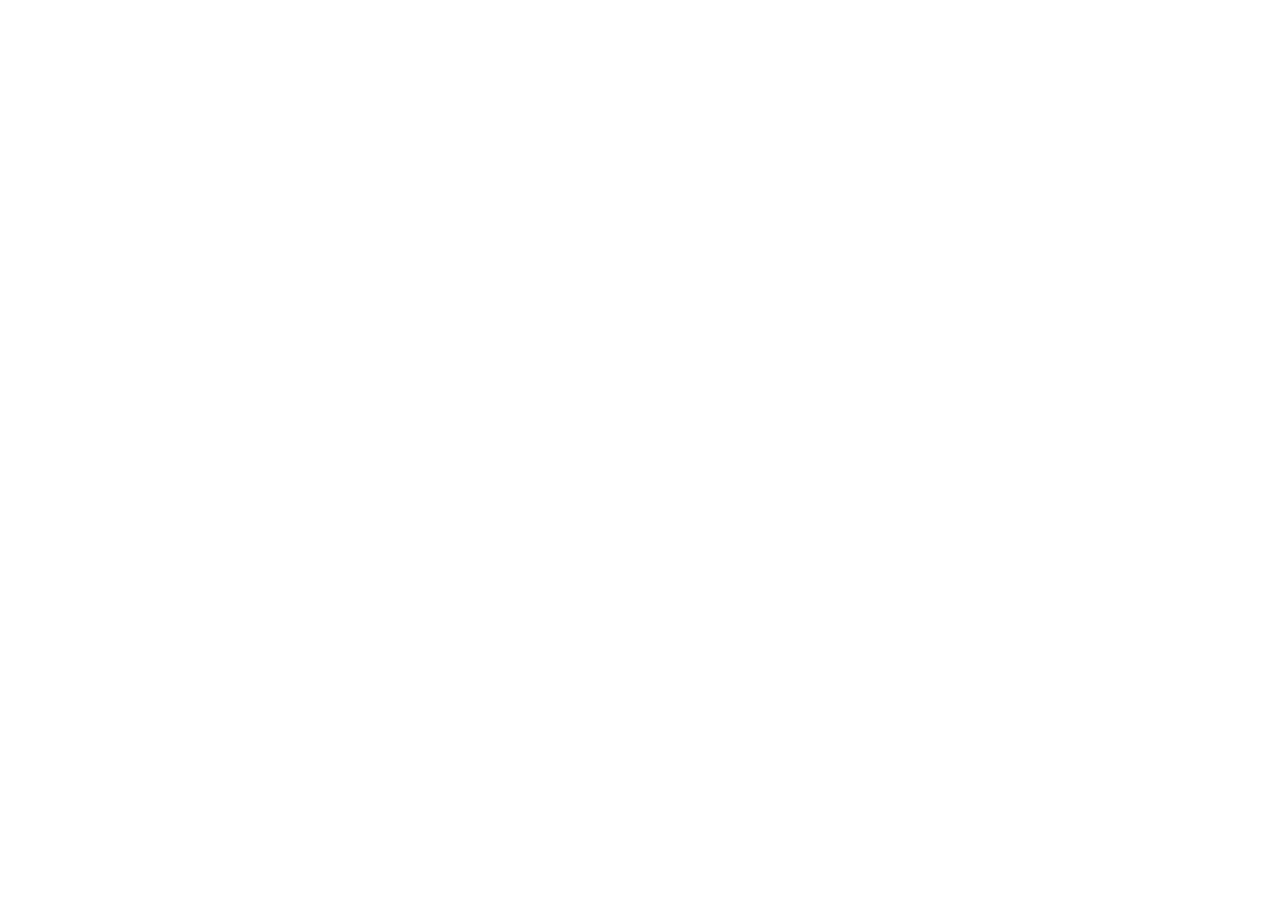
==== index.html @ 13458ec1 "Group assignment. Personal 'Hiking App' Model v1" ====
<!doctype html>
<html lang="en">
    <head>
        <meta charset="UTF-8" />
        <meta name="viewport" content="width=device-width, initial-scale=1.0" />
        <title>Document</title>
    </head>
    <body>
        <div id="app"></div>
        <script src="model/model.js"></script>
    </body>
</html>
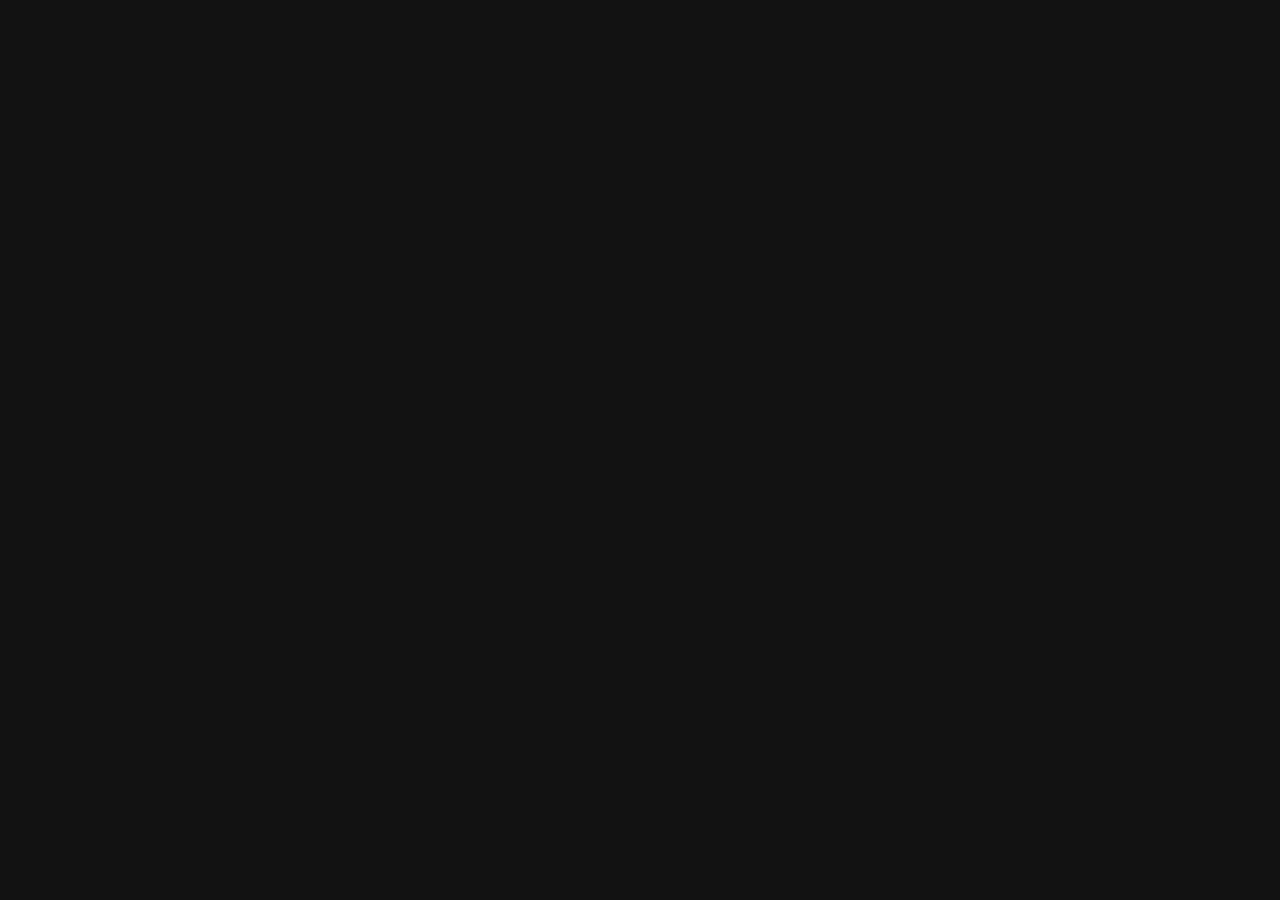
==== commit 126a0c28: "oppdatert" ====
--- a/index.html
+++ b/index.html
@@ -1,12 +1,46 @@
 <!doctype html>
-<html lang="en">
-    <head>
-        <meta charset="UTF-8" />
-        <meta name="viewport" content="width=device-width, initial-scale=1.0" />
-        <title>Document</title>
-    </head>
-    <body>
-        <div id="app"></div>
-        <script src="model/model.js"></script>
-    </body>
+<html lang="nb">
+  <head>
+    <meta charset="UTF-8" />
+    <meta name="viewport" content="width=device-width, initial-scale=1.0" />
+    <title>Min friluft</title>
+    <link rel="stylesheet" href="css/style.css" />
+  </head>
+  <body>
+    <main id="app"></main>
+
+    <script src="js/model.js"></script>
+    <script src="js/common.js"></script>
+    <script src="js/tripsPageView.js"></script>
+    <script src="js/tripsPageController.js"></script>
+
+    <script src="js/notesPageView.js"></script>
+    <script src="js/notesPageController.js"></script>
+
+    <script src="js/searchPageView.js"></script>
+    <script src="js/searchPageController.js"></script>
+    <script src="js/settingsPageView.js"></script>
+    <script src="js/settingsPageController.js"></script>
+
+    <script>
+      // BRUKERHANDLING → CONTROLLER → MODELLENDRING → updateView() → NY HTML
+      function updateView() {
+        if (model.app.currentPage === "tripsPage") {
+          updateViewTripsPage();
+        } else if (model.app.currentPage === "editTripsPage") {
+          updateViewEditTripsPage();
+        } else if (model.app.currentPage === "notesPage") {
+          updateViewNotesPage();
+        } else if (model.app.currentPage === "editNotesPage") {
+          updateViewEditNotesPage();
+        } else if (model.app.currentPage === "searchPage") {
+          updateViewSearchPage();
+        } else if (model.app.currentPage === "settingsPage") {
+          updateViewSettingsPage();
+        }
+      }
+
+      updateView();
+    </script>
+  </body>
 </html>
--- a/css/style.css
+++ b/css/style.css
@@ -0,0 +1,1771 @@
+/* ==========================================================================
+   Min friluft – stylesheet
+
+   Struktur:
+   1. Tokens
+   2. Reset og grunnleggende body
+   3. Skall (phone-frame, status-bar, topptekst, bunnnavigasjon)
+   4. Felles komponenter (kort, knapper, chips, mikrofon, dialoger)
+   5. Sidespesifikke regler (scope: .page-<skjerm>)
+   ========================================================================== */
+
+/* 1. Tokens ================================================================ */
+
+:root {
+  --bg: #f5f5f5;
+  --surface: #ffffff;
+  --fg: #1a1a1a;
+  --muted: #616161;
+  --border: #e0e0e0;
+  --accent: #2e7d32;
+  --accent-dark: #1b5e20;
+  --accent-soft: #e8f5e9;
+  --danger: #c62828;
+  --danger-dark: #b71c1c;
+  --danger-soft: #ffebee;
+  --font-display: "Inter", system-ui, -apple-system, sans-serif;
+  --font-body: "Inter", system-ui, -apple-system, sans-serif;
+  --font-mono: "JetBrains Mono", ui-monospace, monospace;
+  --radius: 12px;
+}
+
+/* 2. Reset og grunnleggende body ============================================ */
+
+*,
+*::before,
+*::after {
+  box-sizing: border-box;
+}
+
+body {
+  margin: 0;
+  background: #121212;
+  color: var(--fg);
+  font-family: var(--font-body);
+  font-size: 16px;
+  line-height: 1.5;
+  -webkit-font-smoothing: antialiased;
+  height: 100vh;
+  overflow: hidden;
+  display: flex;
+  justify-content: center;
+  padding: 16px;
+}
+
+:focus-visible {
+  outline: 2px solid var(--accent);
+  outline-offset: 2px;
+}
+
+/* 3. Skall ================================================================= */
+
+/* Telefonramme */
+.phone-frame {
+  width: 393px;
+  height: 852px;
+  background: var(--bg);
+  border-radius: 36px;
+  overflow: hidden;
+  position: relative;
+  display: flex;
+  flex-direction: column;
+  box-shadow:
+    0 0 0 4px #2a2a2a,
+    0 24px 80px rgba(0, 0, 0, 0.5);
+}
+
+/* Statuslinje */
+.status-bar {
+  height: 48px;
+  flex-shrink: 0;
+  background: var(--surface);
+  display: flex;
+  align-items: center;
+  justify-content: space-between;
+  padding: 0 24px;
+  font-size: 14px;
+  font-weight: 600;
+  border-bottom: 1px solid var(--border);
+}
+
+.status-bar .time {
+  font-family: var(--font-mono);
+}
+
+.status-icons {
+  display: flex;
+  gap: 6px;
+  align-items: center;
+}
+
+.status-icons svg {
+  width: 16px;
+  height: 16px;
+}
+
+/* Topptekst: standard er blokk-varianten (tittel + valgfri undertekst) */
+.app-header {
+  background: var(--surface);
+  padding: 16px 20px 12px;
+  flex-shrink: 0;
+  border-bottom: 1px solid var(--border);
+}
+
+.app-header h1 {
+  font-size: 22px;
+  font-weight: 700;
+  margin: 0 0 4px;
+}
+
+.app-header p {
+  color: var(--muted);
+  font-size: 13px;
+  margin: 0;
+}
+
+/* Topptekst med tilbakeknapp / handlinger i samme rad */
+.app-header--actions {
+  display: flex;
+  align-items: center;
+  gap: 8px;
+  padding: 12px 16px;
+}
+
+.app-header--actions h1 {
+  font-size: 18px;
+  font-weight: 600;
+  margin: 0;
+}
+
+.app-header--compact {
+  display: flex;
+  align-items: center;
+  gap: 12px;
+  padding: 12px 20px;
+}
+
+.app-header--compact h1 {
+  font-size: 18px;
+  font-weight: 600;
+  margin: 0;
+}
+
+.back-btn {
+  width: 44px;
+  height: 44px;
+  display: grid;
+  place-items: center;
+  cursor: pointer;
+  border-radius: 50%;
+  transition: background 0.15s;
+  flex-shrink: 0;
+  margin-left: -4px;
+  text-decoration: none;
+  color: inherit;
+}
+
+.back-btn:hover {
+  background: var(--bg);
+}
+
+.back-btn svg {
+  width: 20px;
+  height: 20px;
+}
+
+.header-actions {
+  display: flex;
+  gap: 8px;
+  margin-left: auto;
+}
+
+.icon-btn {
+  width: 44px;
+  height: 44px;
+  display: grid;
+  place-items: center;
+  cursor: pointer;
+  border-radius: 50%;
+  transition: background 0.15s;
+  background: none;
+  border: none;
+}
+
+.icon-btn:hover {
+  background: var(--bg);
+}
+
+.icon-btn svg {
+  width: 20px;
+  height: 20px;
+  color: var(--fg);
+}
+
+/* Rullbart innhold */
+.content {
+  flex: 1;
+  overflow-y: auto;
+  padding: 16px 20px 100px;
+}
+
+.section-title {
+  font-size: 13px;
+  font-weight: 600;
+  color: var(--muted);
+  text-transform: uppercase;
+  letter-spacing: 0.05em;
+  margin: 0 0 12px;
+}
+
+/* Bunnnavigasjon */
+.bottom-nav {
+  position: absolute;
+  bottom: 0;
+  left: 0;
+  right: 0;
+  height: 72px;
+  background: var(--surface);
+  border-top: 1px solid var(--border);
+  display: flex;
+  justify-content: space-around;
+  align-items: center;
+  padding-bottom: 8px;
+  flex-shrink: 0;
+}
+
+.nav-item {
+  display: flex;
+  flex-direction: column;
+  align-items: center;
+  gap: 4px;
+  color: var(--muted);
+  text-decoration: none;
+  font-size: 11px;
+  cursor: pointer;
+}
+
+.nav-item.active {
+  color: var(--accent);
+}
+
+.nav-item svg {
+  width: 24px;
+  height: 24px;
+}
+
+.nav-item span {
+  font-weight: 500;
+}
+
+.bottom-nav :focus-visible {
+  outline-offset: -4px;
+}
+
+/* Flyteknapp */
+.floating-action {
+  position: absolute;
+  bottom: 88px;
+  right: 20px;
+  width: 56px;
+  height: 56px;
+  background: var(--accent);
+  border-radius: 50%;
+  display: grid;
+  place-items: center;
+  box-shadow: 0 4px 16px rgba(46, 125, 50, 0.35);
+  cursor: pointer;
+}
+
+.floating-action svg {
+  width: 28px;
+  height: 28px;
+  color: white;
+}
+
+/* 4. Felles komponenter ==================================================== */
+
+/* Turkort */
+.trip-list {
+  display: flex;
+  flex-direction: column;
+  gap: 12px;
+}
+
+.trip-card {
+  background: var(--surface);
+  border-radius: var(--radius);
+  padding: 16px;
+  border: 1px solid var(--border);
+}
+
+.trip-card-header {
+  display: flex;
+  justify-content: space-between;
+  align-items: flex-start;
+  margin-bottom: 8px;
+}
+
+.trip-type {
+  font-size: 12px;
+  font-weight: 600;
+  color: var(--accent);
+  text-transform: uppercase;
+  letter-spacing: 0.04em;
+  font-family: var(--font-mono);
+}
+
+.trip-date {
+  font-size: 12px;
+  color: var(--muted);
+  font-family: var(--font-mono);
+}
+
+.trip-card h3 {
+  font-size: 16px;
+  font-weight: 600;
+  margin: 0 0 4px;
+}
+
+.trip-card .location {
+  font-size: 13px;
+  color: var(--muted);
+  display: flex;
+  align-items: center;
+  gap: 4px;
+  margin: 0 0 10px;
+}
+
+.trip-card .location svg {
+  width: 14px;
+  height: 14px;
+}
+
+.trip-images {
+  display: flex;
+  gap: 8px;
+}
+
+.img-placeholder {
+  width: 64px;
+  height: 64px;
+  background: linear-gradient(135deg, var(--accent-soft), #f0f0f0);
+  border-radius: 8px;
+  border: 1px solid var(--border);
+  display: flex;
+  align-items: center;
+  justify-content: center;
+  font-size: 10px;
+  color: var(--muted);
+  font-family: var(--font-mono);
+}
+
+.trip-preview {
+  font-size: 13px;
+  color: var(--muted);
+  margin: 10px 0 0;
+  line-height: 1.5;
+}
+
+/* Etiketter */
+.tag {
+  display: inline-flex;
+  align-items: center;
+  padding: 3px 8px;
+  border: 1px solid var(--border);
+  border-radius: 12px;
+  font-size: 11px;
+  color: var(--muted);
+}
+
+/* Knapper */
+.btn {
+  flex: 1;
+  padding: 14px 20px;
+  border-radius: var(--radius);
+  font-size: 15px;
+  font-weight: 600;
+  font-family: var(--font-body);
+  cursor: pointer;
+  transition: all 0.15s;
+  border: none;
+}
+
+.btn-secondary {
+  background: var(--surface);
+  color: var(--fg);
+  border: 1px solid var(--border);
+}
+
+.btn-secondary:hover {
+  border-color: var(--fg);
+}
+
+.btn-primary {
+  background: var(--accent);
+  color: white;
+}
+
+.btn-primary:hover {
+  background: var(--accent-dark);
+}
+
+.btn:active {
+  transform: scale(0.98);
+}
+
+/* Bunnbar med knapper */
+.btn-group,
+.action-bar {
+  flex: none;
+  display: flex;
+  gap: 12px;
+  padding: 12px 16px calc(12px + env(safe-area-inset-bottom, 0px));
+  background: var(--surface);
+  border-top: 1px solid var(--border);
+}
+
+/* Chips */
+.chip {
+  display: inline-flex;
+  align-items: center;
+  padding: 6px 12px;
+  border: 1px solid var(--border);
+  border-radius: 20px;
+  font-size: 13px;
+  font-weight: 500;
+  color: var(--muted);
+  background: var(--surface);
+  cursor: pointer;
+  user-select: none;
+  transition: all 0.15s;
+}
+
+.chip.selected {
+  background: var(--accent-soft);
+  border-color: var(--accent);
+  color: var(--accent);
+}
+
+.page-note-form .chip:active {
+  opacity: 0.7;
+}
+
+.tag-chips {
+  display: flex;
+  gap: 8px;
+  flex-wrap: wrap;
+}
+
+/* Mikrofonknapp */
+.textarea-wrap {
+  position: relative;
+}
+
+.textarea-wrap .textarea,
+.textarea-wrap textarea {
+  padding-right: 52px;
+}
+
+.mic-btn {
+  position: absolute;
+  right: 8px;
+  bottom: 8px;
+  width: 36px;
+  height: 36px;
+  display: grid;
+  place-items: center;
+  border: 1px solid var(--border);
+  border-radius: 50%;
+  background: var(--surface);
+  color: var(--muted);
+  cursor: pointer;
+  transition: all 0.15s;
+}
+
+.mic-btn svg {
+  width: 18px;
+  height: 18px;
+}
+
+.mic-btn:hover {
+  color: var(--accent);
+  border-color: var(--accent);
+}
+
+.mic-btn.recording {
+  background: var(--accent);
+  border-color: var(--accent);
+  color: #fff;
+  animation: mic-pulse 1.2s ease-in-out infinite;
+}
+
+.mic-btn.unavailable {
+  opacity: 0.4;
+  cursor: not-allowed;
+}
+
+.mic-status {
+  font-size: 12px;
+  color: var(--muted);
+}
+
+@keyframes mic-pulse {
+  0%,
+  100% {
+    box-shadow: 0 0 0 0 rgba(46, 125, 50, 0.45);
+  }
+  50% {
+    box-shadow: 0 0 0 8px rgba(46, 125, 50, 0);
+  }
+}
+
+/* 5. Sidespesifikke regler ================================================= */
+
+/* --- Oversikt (index.html) ------------------------------------------------ */
+
+.page-index {
+  height: auto;
+  min-height: 100vh;
+  overflow: auto;
+  background: var(--bg);
+  display: block;
+}
+
+.page-index .container {
+  max-width: 480px;
+  margin: 0 auto;
+  padding: 24px 16px;
+}
+
+.page-index .header {
+  text-align: center;
+  padding: 40px 0 32px;
+}
+
+.page-index .header h1 {
+  font-size: 24px;
+  font-weight: 600;
+  margin: 0 0 8px;
+}
+
+.page-index .header p {
+  color: var(--muted);
+  font-size: 14px;
+  margin: 0;
+}
+
+.screen-grid {
+  display: flex;
+  flex-direction: column;
+  gap: 12px;
+}
+
+.screen-card {
+  display: block;
+  background: var(--surface);
+  border: 1px solid var(--border);
+  border-radius: var(--radius);
+  padding: 20px;
+  text-decoration: none;
+  color: inherit;
+  transition:
+    border-color 0.15s,
+    box-shadow 0.15s;
+}
+
+.screen-card:hover {
+  border-color: var(--accent);
+  box-shadow: 0 2px 8px rgba(0, 0, 0, 0.06);
+}
+
+.screen-card-inner {
+  display: flex;
+  align-items: center;
+  gap: 16px;
+}
+
+.screen-icon {
+  width: 48px;
+  height: 48px;
+  background: var(--accent-soft);
+  border-radius: 10px;
+  display: grid;
+  place-items: center;
+  flex-shrink: 0;
+}
+
+.screen-icon svg {
+  width: 24px;
+  height: 24px;
+  color: var(--accent);
+}
+
+.screen-info h2 {
+  font-size: 16px;
+  font-weight: 600;
+  margin: 0 0 4px;
+}
+
+.screen-info p {
+  font-size: 13px;
+  color: var(--muted);
+  margin: 0;
+}
+
+.screen-arrow {
+  margin-left: auto;
+  color: var(--muted);
+}
+
+.wireframe-note {
+  text-align: center;
+  padding: 16px;
+  color: var(--muted);
+  font-size: 12px;
+  font-family: var(--font-mono);
+}
+
+/* --- Hjem ---------------------------------------------------------------- */
+
+.page-home .app-header h1 {
+  margin: 0;
+}
+
+.page-home .app-header {
+  padding: 16px 20px 12px;
+}
+
+/* --- Søk ----------------------------------------------------------------- */
+
+.page-search .app-header h1 {
+  margin: 0 0 12px;
+}
+
+.search-box {
+  display: flex;
+  align-items: center;
+  gap: 10px;
+  background: var(--bg);
+  border: 1px solid var(--border);
+  border-radius: 24px;
+  padding: 10px 16px;
+}
+
+.search-box svg {
+  width: 20px;
+  height: 20px;
+  color: var(--muted);
+  flex-shrink: 0;
+}
+
+.search-box input {
+  flex: 1;
+  border: none;
+  background: transparent;
+  font: inherit;
+  font-size: 15px;
+  color: var(--fg);
+  outline: none;
+  appearance: none;
+}
+
+/* Skjul nettleserens egen nullstillingsknapp på type="search" */
+.search-box input::-webkit-search-cancel-button,
+.search-box input::-webkit-search-decoration {
+  appearance: none;
+  display: none;
+}
+
+.search-box input::placeholder {
+  color: var(--muted);
+}
+
+.search-btn {
+  flex-shrink: 0;
+  width: 36px;
+  height: 36px;
+  display: grid;
+  place-items: center;
+  border: none;
+  border-radius: 50%;
+  background: var(--accent);
+  cursor: pointer;
+  transition: background 0.15s;
+}
+
+.search-btn:hover {
+  background: var(--accent-dark);
+}
+
+.search-btn:active {
+  transform: scale(0.94);
+}
+
+.search-btn svg {
+  width: 18px;
+  height: 18px;
+  color: #fff;
+  flex-shrink: 0;
+}
+
+/* Kun for skjermlesere */
+.sr-only {
+  position: absolute;
+  width: 1px;
+  height: 1px;
+  padding: 0;
+  margin: -1px;
+  overflow: hidden;
+  clip: rect(0, 0, 0, 0);
+  white-space: nowrap;
+  border: 0;
+}
+
+.filter-section {
+  margin-bottom: 20px;
+}
+
+.filter-title {
+  font-size: 13px;
+  font-weight: 600;
+  color: var(--muted);
+  text-transform: uppercase;
+  letter-spacing: 0.05em;
+  margin: 0 0 10px;
+}
+
+.filter-chips {
+  display: flex;
+  flex-wrap: wrap;
+  gap: 8px;
+}
+
+.filter-row {
+  display: flex;
+  gap: 12px;
+}
+
+.filter-field {
+  flex: 1;
+  min-width: 0;
+}
+
+.filter-select {
+  width: 100%;
+  padding: 10px 32px 10px 12px;
+  border: 1px solid var(--border);
+  border-radius: 10px;
+  background: var(--surface);
+  color: var(--fg);
+  font-family: var(--font-body);
+  font-size: 14px;
+  cursor: pointer;
+  appearance: none;
+  background-image: url("data:image/svg+xml,%3Csvg xmlns='http://www.w3.org/2000/svg' width='16' height='16' viewBox='0 0 24 24' fill='none' stroke='%23616161' stroke-width='2'%3E%3Cpath d='M6 9l6 6 6-6'/%3E%3C/svg%3E");
+  background-repeat: no-repeat;
+  background-position: right 10px center;
+  transition: border-color 0.15s;
+}
+
+.filter-select:focus {
+  outline: none;
+  border-color: var(--accent);
+}
+
+.filter-chip {
+  padding: 11px 16px;
+  min-height: 44px;
+  border: 1px solid var(--border);
+  border-radius: 22px;
+  font-family: var(--font-body);
+  font-size: 13px;
+  font-weight: 500;
+  color: var(--fg);
+  cursor: pointer;
+  transition: all 0.15s;
+  background: var(--surface);
+}
+
+.filter-chip:active {
+  transform: scale(0.97);
+}
+
+.filter-chip:hover {
+  border-color: var(--accent);
+}
+
+.filter-chip.active {
+  background: var(--accent-soft);
+  border-color: var(--accent);
+  color: var(--accent);
+}
+
+.results-title {
+  font-size: 13px;
+  font-weight: 600;
+  color: var(--muted);
+  text-transform: uppercase;
+  letter-spacing: 0.05em;
+  margin: 0 0 12px;
+}
+
+.results-count {
+  font-size: 13px;
+  color: var(--muted);
+  margin: 0 0 16px;
+}
+
+.page-search .trip-card-header {
+  align-items: center;
+  margin-bottom: 6px;
+}
+
+.page-search .trip-date {
+  font-size: 11px;
+}
+
+.page-search .trip-card .location {
+  margin: 0;
+}
+
+.page-search .trip-card .location svg {
+  width: 12px;
+  height: 12px;
+}
+
+.match-highlight {
+  background: var(--accent-soft);
+  padding: 0 2px;
+  border-radius: 2px;
+}
+
+/* --- Notater (tur-logg.html) --------------------------------------------- */
+
+.note-card {
+  background: var(--surface);
+  border: 1px solid var(--border);
+  border-radius: var(--radius);
+  padding: 16px;
+  margin-bottom: 12px;
+}
+
+/* Notatloggen: kortene er lenker til notat-detaljer.html */
+a.note-card {
+  display: block;
+  text-decoration: none;
+  color: inherit;
+  transition: all 0.15s;
+}
+
+a.note-card:hover {
+  border-color: var(--accent);
+  box-shadow: 0 4px 14px rgba(46, 125, 50, 0.1);
+}
+
+.note-card-header {
+  display: flex;
+  justify-content: space-between;
+  align-items: flex-start;
+  margin-bottom: 8px;
+}
+
+.note-date {
+  font-size: 12px;
+  color: var(--muted);
+  font-family: var(--font-mono);
+}
+
+.note-card h2 {
+  font-size: 16px;
+  font-weight: 600;
+  margin: 0 0 8px;
+}
+
+.note-card p {
+  font-size: 14px;
+  color: var(--muted);
+  margin: 0;
+  line-height: 1.55;
+}
+
+.note-card .tags {
+  display: flex;
+  gap: 6px;
+  margin-top: 10px;
+  flex-wrap: wrap;
+}
+
+/* --- Registrer tur (registrer-tur.html) ---------------------------------- */
+
+.form-content {
+  flex: 1;
+  overflow-y: auto;
+  padding: 16px;
+}
+
+.form-group {
+  margin-bottom: 16px;
+}
+
+.form-group label {
+  display: block;
+  font-size: 13px;
+  font-weight: 600;
+  color: var(--muted);
+  text-transform: uppercase;
+  letter-spacing: 0.04em;
+  margin-bottom: 8px;
+}
+
+.form-row {
+  display: flex;
+  gap: 12px;
+}
+
+.form-row .form-group {
+  flex: 1;
+}
+
+.input,
+.textarea,
+.select {
+  width: 100%;
+  padding: 12px 14px;
+  border: 1px solid var(--border);
+  border-radius: var(--radius);
+  background: var(--surface);
+  color: var(--fg);
+  font: inherit;
+  font-size: 15px;
+  transition: border-color 0.15s;
+}
+
+.input:focus,
+.textarea:focus,
+.select:focus {
+  outline: none;
+  border-color: var(--accent);
+}
+
+.textarea {
+  min-height: 95px;
+  resize: vertical;
+}
+
+.select {
+  cursor: pointer;
+  appearance: none;
+  background-image: url("data:image/svg+xml,%3Csvg xmlns='http://www.w3.org/2000/svg' width='16' height='16' viewBox='0 0 24 24' fill='none' stroke='%23616161' stroke-width='2'%3E%3Cpath d='M6 9l6 6 6-6'/%3E%3C/svg%3E");
+  background-repeat: no-repeat;
+  background-position: right 12px center;
+  padding-right: 36px;
+}
+
+.image-upload {
+  border: 2px dashed var(--border);
+  border-radius: var(--radius);
+  padding: 16px;
+  text-align: center;
+  cursor: pointer;
+  transition: border-color 0.15s;
+}
+
+.image-upload:hover {
+  border-color: var(--accent);
+}
+
+.image-upload svg {
+  width: 28px;
+  height: 28px;
+  color: var(--muted);
+  margin-bottom: 4px;
+}
+
+.image-upload p {
+  font-size: 13px;
+  color: var(--muted);
+  margin: 0;
+}
+
+.image-upload span {
+  font-size: 11px;
+  color: var(--muted);
+}
+
+.page-trip-form .mic-status {
+  margin: 6px 0 0;
+}
+
+/* --- Turdetaljer (tur-detaljer.html) ------------------------------------- */
+
+.page-trip-detail .app-header--actions h1 {
+  flex: 1;
+}
+
+.detail-content {
+  flex: 1;
+  overflow-y: auto;
+  padding: 0 0 24px;
+}
+
+.hero-image {
+  width: 100%;
+  height: 220px;
+  background: linear-gradient(135deg, var(--accent-soft), #e0e0e0);
+  display: grid;
+  place-items: center;
+  font-size: 12px;
+  color: var(--muted);
+  font-family: var(--font-mono);
+}
+
+.detail-section {
+  padding: 20px;
+  border-bottom: 1px solid var(--border);
+}
+
+.detail-section:last-child {
+  border-bottom: none;
+}
+
+.trip-meta {
+  display: flex;
+  gap: 12px;
+  margin-bottom: 12px;
+}
+
+.meta-chip {
+  display: inline-flex;
+  align-items: center;
+  gap: 4px;
+  padding: 4px 10px;
+  background: var(--accent-soft);
+  color: var(--accent);
+  border-radius: 16px;
+  font-size: 12px;
+  font-weight: 600;
+  font-family: var(--font-mono);
+}
+
+.meta-chip svg {
+  width: 12px;
+  height: 12px;
+}
+
+.detail-section h2 {
+  font-size: 18px;
+  font-weight: 700;
+  margin: 0 0 8px;
+}
+
+.location-row {
+  display: flex;
+  align-items: center;
+  gap: 6px;
+  color: var(--muted);
+  font-size: 14px;
+  margin-bottom: 16px;
+}
+
+.location-row svg {
+  width: 16px;
+  height: 16px;
+}
+
+.notes-text {
+  font-size: 15px;
+  line-height: 1.65;
+  color: var(--fg);
+  margin: 0;
+}
+
+.image-gallery {
+  display: flex;
+  gap: 10px;
+  overflow-x: auto;
+  padding-bottom: 4px;
+}
+
+.image-gallery::-webkit-scrollbar {
+  display: none;
+}
+
+.gallery-img {
+  width: 100px;
+  height: 100px;
+  flex-shrink: 0;
+  background: linear-gradient(135deg, var(--accent-soft), #e0e0e0);
+  border-radius: 10px;
+  border: 1px solid var(--border);
+  display: grid;
+  place-items: center;
+  font-size: 10px;
+  color: var(--muted);
+  font-family: var(--font-mono);
+}
+
+/* Overleggsmeny */
+.menu-wrap {
+  position: relative;
+}
+
+.menu {
+  position: absolute;
+  top: calc(100% + 6px);
+  right: 0;
+  min-width: 180px;
+  background: var(--surface);
+  border: 1px solid var(--border);
+  border-radius: var(--radius);
+  box-shadow: 0 8px 24px rgba(0, 0, 0, 0.12);
+  padding: 6px;
+  z-index: 20;
+}
+
+.menu[hidden] {
+  display: none;
+}
+
+.menu-item {
+  display: flex;
+  align-items: center;
+  gap: 10px;
+  width: 100%;
+  padding: 12px;
+  border: none;
+  border-radius: 8px;
+  background: none;
+  color: var(--fg);
+  font-family: var(--font-body);
+  font-size: 14px;
+  font-weight: 500;
+  text-align: left;
+  cursor: pointer;
+  transition: background 0.15s;
+}
+
+.menu-item svg {
+  width: 18px;
+  height: 18px;
+  flex-shrink: 0;
+}
+
+.menu-item:hover {
+  background: var(--bg);
+}
+
+.menu-item.danger {
+  color: var(--danger);
+}
+
+.menu-item.danger:hover {
+  background: var(--danger-soft);
+}
+
+.menu-divider {
+  height: 1px;
+  background: var(--border);
+  margin: 6px 0;
+}
+
+/* Dialog */
+.dialog-backdrop {
+  position: absolute;
+  inset: 0;
+  background: rgba(0, 0, 0, 0.45);
+  display: grid;
+  place-items: center;
+  padding: 24px;
+  z-index: 30;
+}
+
+.dialog-backdrop[hidden] {
+  display: none;
+}
+
+.dialog {
+  width: 100%;
+  background: var(--surface);
+  border-radius: 16px;
+  padding: 20px;
+  box-shadow: 0 12px 32px rgba(0, 0, 0, 0.24);
+}
+
+.dialog-title {
+  font-size: 17px;
+  font-weight: 700;
+  margin: 0 0 8px;
+}
+
+.dialog-text {
+  font-size: 14px;
+  color: var(--muted);
+  margin: 0 0 20px;
+  line-height: 1.55;
+}
+
+.dialog-actions {
+  display: flex;
+  gap: 10px;
+}
+
+.dialog-btn {
+  flex: 1;
+  padding: 13px 16px;
+  border-radius: var(--radius);
+  border: 1px solid var(--border);
+  background: var(--surface);
+  color: var(--fg);
+  font-family: var(--font-body);
+  font-size: 15px;
+  font-weight: 600;
+  cursor: pointer;
+  transition: all 0.15s;
+}
+
+.dialog-btn:hover {
+  border-color: var(--fg);
+}
+
+.dialog-btn.danger {
+  background: var(--danger);
+  border-color: var(--danger);
+  color: #fff;
+}
+
+.dialog-btn.danger:hover {
+  background: var(--danger-dark);
+}
+
+.dialog-btn:active {
+  transform: scale(0.98);
+}
+
+/* --- Nytt notat (nytt-notat.html) ---------------------------------------- */
+
+.page-note-form .app-header--actions h1 {
+  font-size: 20px;
+  font-weight: 700;
+}
+
+.form-body {
+  flex: 1;
+  overflow-y: auto;
+  padding: 20px;
+  display: flex;
+  flex-direction: column;
+  gap: 20px;
+}
+
+.field {
+  display: flex;
+  flex-direction: column;
+  gap: 6px;
+}
+
+.field label,
+.tags-field label {
+  font-size: 12px;
+  font-weight: 600;
+  color: var(--muted);
+  text-transform: uppercase;
+  letter-spacing: 0.05em;
+}
+
+.field input,
+.field textarea {
+  width: 100%;
+  border: 1px solid var(--border);
+  border-radius: var(--radius);
+  padding: 12px 14px;
+  font-family: var(--font-body);
+  font-size: 15px;
+  background: var(--surface);
+  color: var(--fg);
+  outline: none;
+  transition: border-color 0.15s;
+}
+
+.field input:focus,
+.field textarea:focus {
+  border-color: var(--accent);
+}
+
+.field textarea {
+  resize: none;
+  min-height: 160px;
+  line-height: 1.6;
+}
+
+.field input::placeholder,
+.field textarea::placeholder {
+  color: #bdbdbd;
+}
+
+.tags-field {
+  display: flex;
+  flex-direction: column;
+  gap: 6px;
+}
+
+.page-note-form .mic-status {
+  margin: 0;
+}
+
+/* --- Innstillinger (innstillinger.html) ----------------------------------- */
+
+.page-settings .phone-frame {
+  --zoom: 1;
+  width: calc(393px / var(--zoom));
+  height: calc(852px / var(--zoom));
+  zoom: var(--zoom);
+}
+
+.page-settings .content {
+  padding-bottom: 80px;
+}
+
+.manager-section {
+  margin-bottom: 28px;
+}
+
+.manager-section h2 {
+  font-size: 13px;
+  font-weight: 600;
+  color: var(--muted);
+  text-transform: uppercase;
+  letter-spacing: 0.06em;
+  margin: 0 0 12px;
+}
+
+.section-card {
+  background: var(--surface);
+  border: 1px solid var(--border);
+  border-radius: var(--radius);
+  overflow: hidden;
+}
+
+.size-options {
+  display: flex;
+  gap: 8px;
+  padding: 14px;
+}
+
+.size-option {
+  flex: 1;
+  display: flex;
+  flex-direction: column;
+  align-items: center;
+  justify-content: center;
+  gap: 2px;
+  padding: 10px 4px;
+  border: 1px solid var(--border);
+  border-radius: 10px;
+  background: var(--surface);
+  cursor: pointer;
+  transition: all 0.15s;
+  font-family: inherit;
+  color: var(--fg);
+}
+
+.size-option:hover {
+  border-color: var(--accent);
+}
+
+.size-option.selected {
+  background: var(--accent-soft);
+  border-color: var(--accent);
+  color: var(--accent);
+}
+
+.size-option .glyph {
+  font-weight: 700;
+  line-height: 1;
+}
+
+.size-option .name {
+  font-size: 10px;
+  color: var(--muted);
+}
+
+.size-option.selected .name {
+  color: var(--accent);
+}
+
+.size-preview {
+  padding: 14px;
+  border-top: 1px solid var(--border);
+  background: #fafafa;
+  font-size: 14px;
+  color: var(--fg);
+}
+
+.size-preview span {
+  color: var(--muted);
+}
+
+.tag-list {
+  display: flex;
+  flex-wrap: wrap;
+  gap: 8px;
+  padding: 14px;
+}
+
+/* Chips her er fargede, ikke valgbare */
+.page-settings .chip {
+  gap: 6px;
+  border: none;
+  background: var(--surface);
+  cursor: default;
+  user-select: auto;
+}
+
+.page-settings .chip-tag {
+  background: var(--accent-soft);
+  color: var(--accent);
+}
+
+.page-settings .chip-type {
+  background: #e3f2fd;
+  color: #1565c0;
+}
+
+.page-settings .chip-county {
+  background: #fff3e0;
+  color: #e65100;
+}
+
+.chip .remove {
+  width: 16px;
+  height: 16px;
+  border-radius: 50%;
+  background: transparent;
+  border: none;
+  cursor: pointer;
+  display: grid;
+  place-items: center;
+  font-size: 14px;
+  line-height: 1;
+  padding: 0;
+  transition: background 0.15s;
+}
+
+.chip-tag .remove:hover {
+  background: rgba(46, 125, 50, 0.2);
+}
+
+.chip-type .remove:hover {
+  background: rgba(21, 101, 192, 0.15);
+}
+
+.chip-county .remove:hover {
+  background: rgba(230, 81, 0, 0.15);
+}
+
+.add-row {
+  display: flex;
+  gap: 8px;
+  padding: 10px 14px;
+  border-top: 1px solid var(--border);
+  background: #fafafa;
+}
+
+.add-row input {
+  flex: 1;
+  padding: 8px 12px;
+  border: 1px solid var(--border);
+  border-radius: 8px;
+  font-size: 14px;
+  font-family: inherit;
+  background: var(--surface);
+  color: var(--fg);
+  outline: none;
+}
+
+.add-row input:focus {
+  border-color: var(--accent);
+}
+
+.add-row input::placeholder {
+  color: var(--muted);
+}
+
+.add-btn {
+  padding: 8px 16px;
+  background: var(--accent);
+  color: white;
+  border: none;
+  border-radius: 8px;
+  font-size: 13px;
+  font-weight: 600;
+  cursor: pointer;
+  font-family: inherit;
+  transition: background 0.15s;
+}
+
+.add-btn:hover {
+  background: var(--accent-dark);
+}
+
+.add-btn:active {
+  transform: scale(0.97);
+}
+/* --- Notatdetaljer (notat-detaljer.html) ----------------------------------- */
+
+.page-note-detail .app-header--actions h1 {
+  flex: 1;
+}
+
+/* hidden-attributtet må vinne over display: flex på .form-body og .action-bar */
+#editMode[hidden],
+#actionBar[hidden] {
+  display: none;
+}
+
+/* Visningsmodus */
+.note-detail-head {
+  display: flex;
+  gap: 8px;
+  flex-wrap: wrap;
+  margin-bottom: 12px;
+}
+
+.note-detail-head .meta-chip {
+  background: var(--bg);
+  color: var(--muted);
+}
+
+.note-detail-text {
+  font-size: 15px;
+  line-height: 1.65;
+  color: var(--fg);
+  margin: 0;
+  white-space: pre-wrap;
+}
+
+.note-detail-tags {
+  display: flex;
+  gap: 6px;
+  flex-wrap: wrap;
+  margin-top: 14px;
+}
+
+.note-updated {
+  font-size: 12px;
+  color: var(--muted);
+  font-family: var(--font-mono);
+  margin: 16px 0 0;
+}
+
+/* Redigeringsmodus */
+.edit-mode .form-body {
+  padding-bottom: 20px;
+}
+
+.edit-mode .field textarea {
+  min-height: 200px;
+}
+
+.edit-mode .tag-chips .chip {
+  cursor: pointer;
+  user-select: none;
+}
+
+.unsaved-hint {
+  display: flex;
+  align-items: center;
+  gap: 6px;
+  font-size: 12px;
+  color: var(--muted);
+  margin: -6px 0 0;
+}
+
+.unsaved-hint::before {
+  content: "";
+  width: 8px;
+  height: 8px;
+  border-radius: 50%;
+  background: var(--accent);
+}
+
+/* --- Innlogging (innlogging.html) ------------------------------------------ */
+
+.page-login .login-content {
+  flex: 1;
+  overflow-y: auto;
+  padding: 32px 24px 24px;
+  display: flex;
+  flex-direction: column;
+}
+
+.login-brand {
+  text-align: center;
+  margin-bottom: 32px;
+}
+
+.login-logo {
+  width: 64px;
+  height: 64px;
+  margin: 0 auto 16px;
+  background: var(--accent-soft);
+  border-radius: 16px;
+  display: grid;
+  place-items: center;
+}
+
+.login-logo svg {
+  width: 32px;
+  height: 32px;
+  color: var(--accent);
+}
+
+.login-brand h1 {
+  font-size: 24px;
+  font-weight: 700;
+  margin: 0 0 6px;
+}
+
+.login-brand p {
+  font-size: 14px;
+  color: var(--muted);
+  margin: 0;
+}
+
+.login-form .form-group label {
+  display: block;
+  font-size: 13px;
+  font-weight: 600;
+  color: var(--muted);
+  text-transform: uppercase;
+  letter-spacing: 0.04em;
+  margin-bottom: 8px;
+}
+
+.password-field {
+  position: relative;
+}
+
+.password-field .input {
+  padding-right: 48px;
+}
+
+.password-toggle {
+  position: absolute;
+  right: 4px;
+  top: 4px;
+  width: 40px;
+  height: 40px;
+  display: grid;
+  place-items: center;
+  border: none;
+  background: none;
+  border-radius: 50%;
+  color: var(--muted);
+  cursor: pointer;
+}
+
+.password-toggle:hover {
+  color: var(--accent);
+}
+
+.password-toggle svg {
+  width: 18px;
+  height: 18px;
+}
+
+.password-toggle svg[hidden] {
+  display: none;
+}
+
+.login-row {
+  display: flex;
+  align-items: center;
+  justify-content: space-between;
+  gap: 12px;
+  margin: 4px 0 24px;
+}
+
+.checkbox {
+  display: flex;
+  align-items: center;
+  gap: 8px;
+  font-size: 14px;
+  color: var(--fg);
+  cursor: pointer;
+  text-transform: none;
+  letter-spacing: normal;
+  font-weight: 400;
+}
+
+.checkbox input {
+  width: 18px;
+  height: 18px;
+  accent-color: var(--accent);
+  cursor: pointer;
+}
+
+.link {
+  color: var(--accent);
+  font-weight: 600;
+  font-size: 14px;
+  text-decoration: none;
+}
+
+.link:hover {
+  text-decoration: underline;
+}
+
+.login-btn {
+  display: flex;
+  align-items: center;
+  justify-content: center;
+  gap: 10px;
+  width: 100%;
+  text-decoration: none;
+  margin: 0;
+}
+
+.login-divider {
+  position: relative;
+  text-align: center;
+  margin: 24px 0;
+  color: var(--muted);
+  font-size: 13px;
+}
+
+.login-divider::before {
+  content: "";
+  position: absolute;
+  top: 50%;
+  left: 0;
+  right: 0;
+  height: 1px;
+  background: var(--border);
+}
+
+.login-divider span {
+  position: relative;
+  background: var(--bg);
+  padding: 0 12px;
+}
+
+.google-icon {
+  width: 18px;
+  height: 18px;
+}
+
+.login-footer {
+  text-align: center;
+  font-size: 14px;
+  color: var(--muted);
+  margin: 24px 0 0;
+}
+
+.login-note {
+  text-align: center;
+  font-size: 12px;
+  color: var(--muted);
+  font-family: var(--font-mono);
+  margin: auto 0 0;
+  padding-top: 32px;
+}
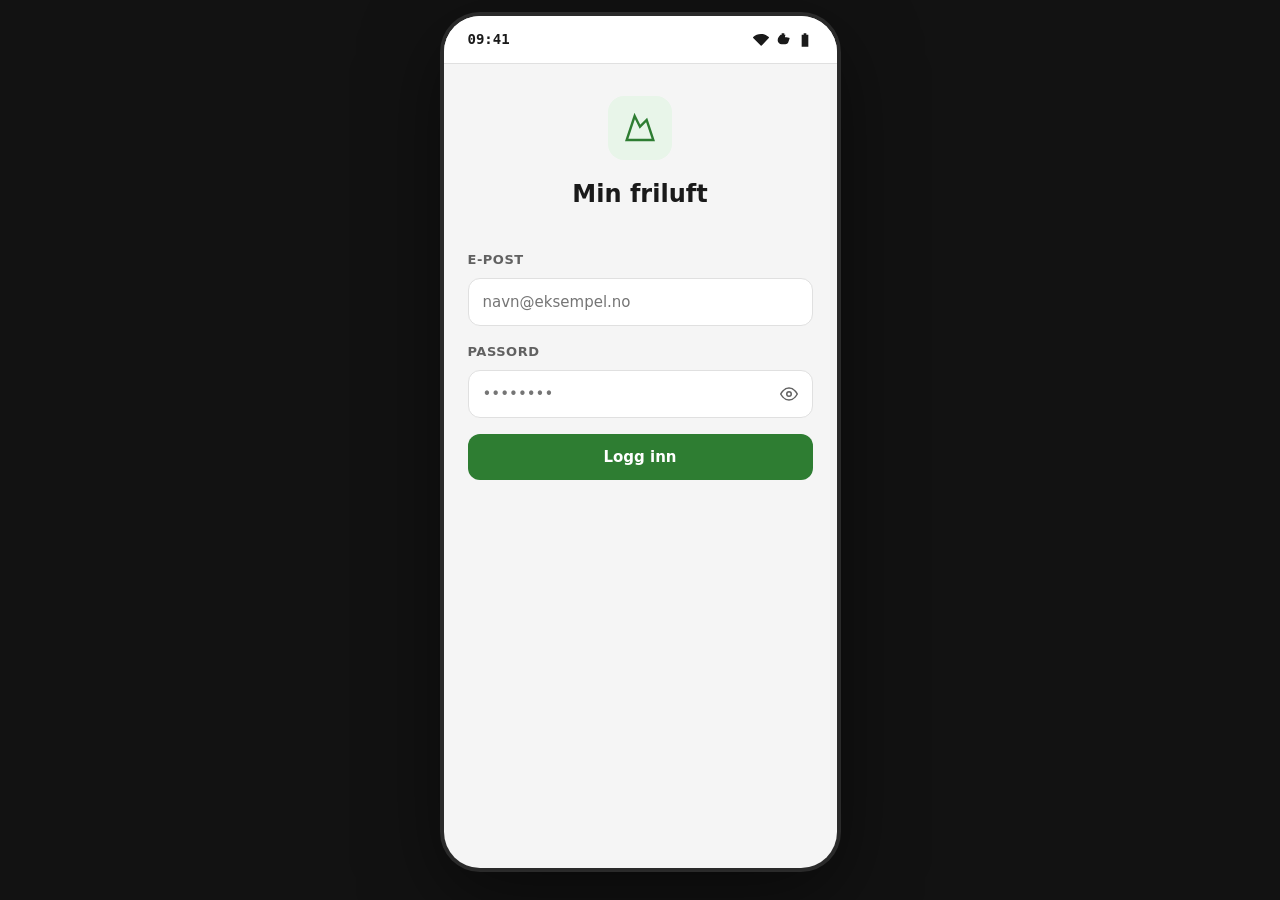
==== commit 6a3d3cd8: "oppdatert" ====
--- a/index.html
+++ b/index.html
@@ -11,12 +11,13 @@
 
     <script src="js/model.js"></script>
     <script src="js/common.js"></script>
+
+    <script src="js/loginPageView.js"></script>
+    <script src="js/loginPageController.js"></script>
     <script src="js/tripsPageView.js"></script>
     <script src="js/tripsPageController.js"></script>
-
     <script src="js/notesPageView.js"></script>
     <script src="js/notesPageController.js"></script>
-
     <script src="js/searchPageView.js"></script>
     <script src="js/searchPageController.js"></script>
     <script src="js/settingsPageView.js"></script>
@@ -25,8 +26,14 @@
     <script>
       // BRUKERHANDLING → CONTROLLER → MODELLENDRING → updateView() → NY HTML
       function updateView() {
-        if (model.app.currentPage === "tripsPage") {
+        if (model.app.currentPage === "loginPage") {
+          updateViewLoginPage();
+        } else if (model.app.currentPage === "tripsPage") {
           updateViewTripsPage();
+        } else if (model.app.currentPage === "tripViewPage") {
+          updateViewTripViewPage();
+        } else if (model.app.currentPage === "newTripPage") {
+          updateViewNewTripPage();
         } else if (model.app.currentPage === "editTripsPage") {
           updateViewEditTripsPage();
         } else if (model.app.currentPage === "notesPage") {
--- a/css/style.css
+++ b/css/style.css
@@ -217,6 +217,12 @@
   margin: 0 0 12px;
 }
 
+.empty-text {
+  font-size: 14px;
+  color: var(--muted);
+  margin: 0 0 12px;
+}
+
 /* Bunnnavigasjon */
 .bottom-nav {
   position: absolute;
@@ -1761,6 +1767,16 @@
   margin: 24px 0 0;
 }
 
+.login-error {
+  text-align: center;
+  font-size: 13px;
+  color: var(--danger);
+  background: var(--danger-soft);
+  border-radius: var(--radius);
+  padding: 8px 12px;
+  margin: 0 0 16px;
+}
+
 .login-note {
   text-align: center;
   font-size: 12px;
